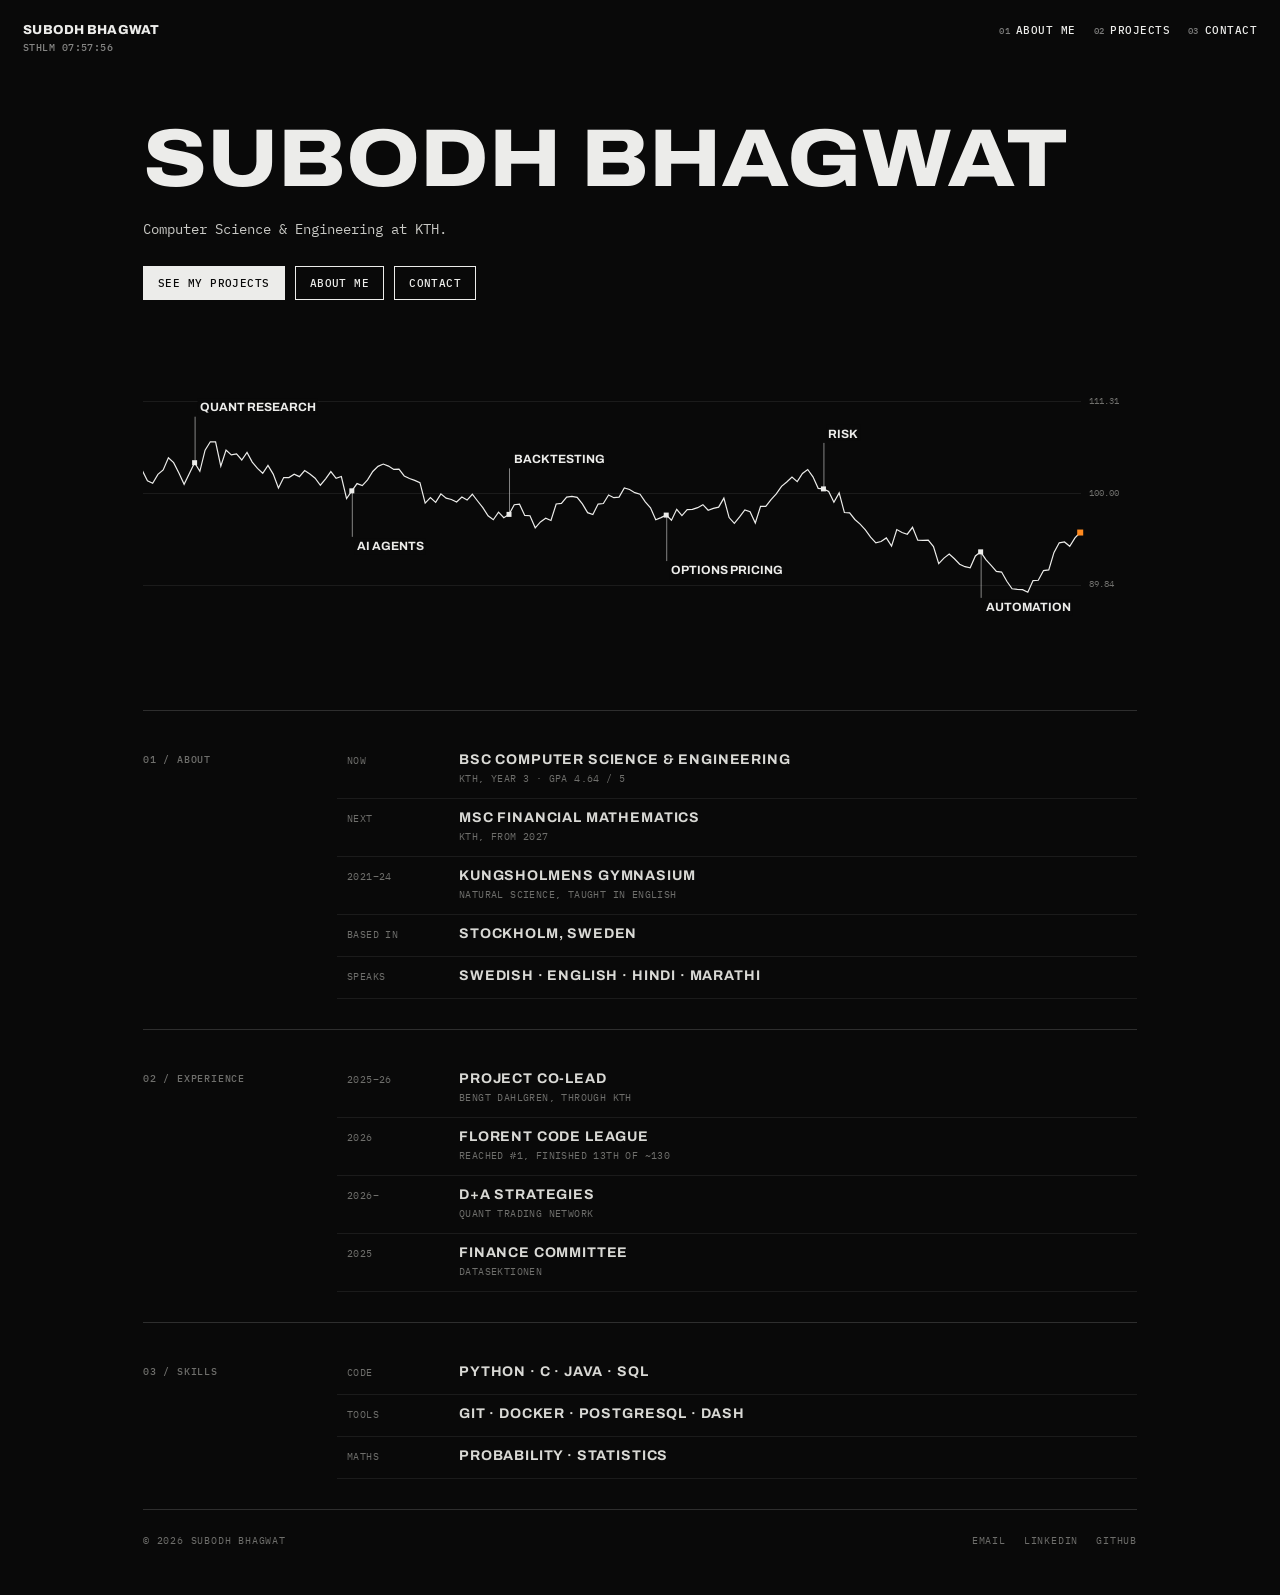
==== index.html @ b892be45 "About: add gymnasium and location, trim maths" ====
<!DOCTYPE html>
<html lang="en">
<head>
<meta charset="utf-8" />
<script>try{if(sessionStorage.getItem("wipe")==="1")document.documentElement.classList.add("wipe-pending")}catch(e){}</script>
<meta name="viewport" content="width=device-width, initial-scale=1" />
<title>Subodh Bhagwat · KTH, Stockholm</title>
<meta name="description" content="Subodh Bhagwat studies Computer Science and Engineering at KTH in Stockholm, heading into Financial Mathematics. Trading tools, Monte Carlo simulations and AI agents." />
<link rel="canonical" href="https://subodhb.com/" />
<link rel="icon" href="favicon.svg" type="image/svg+xml" />
<meta name="theme-color" content="#090909" />
<meta property="og:type" content="website" />
<meta property="og:site_name" content="Subodh Bhagwat" />
<meta property="og:title" content="Subodh Bhagwat · KTH, Stockholm" />
<meta property="og:description" content="Subodh Bhagwat studies Computer Science and Engineering at KTH in Stockholm, heading into Financial Mathematics. Trading tools, Monte Carlo simulations and AI agents." />
<meta property="og:url" content="https://subodhb.com/" />
<meta property="og:image" content="https://subodhb.com/assets/og.png" />
<meta property="og:image:width" content="1200" />
<meta property="og:image:height" content="630" />
<meta name="twitter:card" content="summary_large_image" />
<script type="application/ld+json">{"@context": "https://schema.org", "@type": "Person", "name": "Subodh Bhagwat", "url": "https://subodhb.com/", "image": "https://subodhb.com/assets/og.png", "jobTitle": "Computer Science and Engineering student", "affiliation": {"@type": "CollegeOrUniversity", "name": "KTH Royal Institute of Technology"}, "alumniOf": {"@type": "CollegeOrUniversity", "name": "KTH Royal Institute of Technology"}, "address": {"@type": "PostalAddress", "addressLocality": "Stockholm", "addressCountry": "SE"}, "knowsAbout": ["Quantitative finance", "Monte Carlo simulation", "Algorithmic trading", "AI agents", "Python"], "sameAs": ["https://www.linkedin.com/in/subodh-bhagwat/", "https://github.com/subodhbgwt"]}</script>
<link rel="preconnect" href="https://fonts.googleapis.com" />
<link rel="preconnect" href="https://fonts.gstatic.com" crossorigin />
<link href="https://fonts.googleapis.com/css2?family=Archivo:wdth,wght@62..125,300..900&family=IBM+Plex+Mono:wght@400;500;600&display=swap" rel="stylesheet" />
<link rel="stylesheet" href="common.css?v=54" />
<link rel="stylesheet" href="style.css?v=54" />
</head>
<body class="dark scroll">

<main class="home">
  <section class="hero">
    <h1 class="display">Subodh Bhagwat</h1>
    <p class="hero__lead">Computer Science &amp; Engineering at KTH.</p>
    <p class="hero__links caps"><a href="work.html">See my projects</a><a href="#about">About me</a><a href="contact.html">Contact</a></p>
    <canvas id="home-canvas" aria-hidden="true"></canvas>
  </section>

  <section class="block" id="about">
    <h2 class="tiny">01 / About</h2>
    <ul class="rows">
      <li><div><i>Now</i><b>BSc Computer Science &amp; Engineering</b><span>KTH, year 3 · GPA 4.64 / 5</span></div></li>
      <li><div><i>Next</i><b>MSc Financial Mathematics</b><span>KTH, from 2027</span></div></li>
      <li><div><i>2021–24</i><b>Kungsholmens gymnasium</b><span>Natural science, taught in English</span></div></li>
      <li><div><i>Based in</i><b>Stockholm, Sweden</b><span></span></div></li>
      <li><div><i>Speaks</i><b>Swedish · English · Hindi · Marathi</b><span></span></div></li>
    </ul>
  </section>

  <section class="block" id="experience">
    <h2 class="tiny">02 / Experience</h2>
    <ul class="rows">
      <li><div><i>2025–26</i><b>Project co-lead</b><span>Bengt Dahlgren, through KTH</span></div></li>
      <li><div><i>2026</i><b>Florent Code League</b><span>Reached #1, finished 13th of ~130</span></div></li>
      <li><div><i>2026–</i><b>D+A Strategies</b><span>Quant trading network</span></div></li>
      <li><div><i>2025</i><b>Finance committee</b><span>Datasektionen</span></div></li>
    </ul>
  </section>

  <section class="block" id="skills">
    <h2 class="tiny">03 / Skills</h2>
    <ul class="rows">
      <li><div><i>Code</i><b>Python · C · Java · SQL</b><span></span></div></li>
      <li><div><i>Tools</i><b>Git · Docker · PostgreSQL · Dash</b><span></span></div></li>
      <li><div><i>Maths</i><b>Probability · Statistics</b><span></span></div></li>
    </ul>
  </section>

  <footer class="foot tiny">
    <span>© 2026 Subodh Bhagwat</span>
    <span><a href="mailto:subodh.bhagwat@icloud.com">Email</a><a href="https://www.linkedin.com/in/subodh-bhagwat/" target="_blank" rel="noopener">LinkedIn</a><a href="https://github.com/subodhbgwt" target="_blank" rel="noopener">GitHub</a></span>
  </footer>
</main>

<script src="common.js?v=54"></script>
<script src="home.js?v=54"></script>
</body>
</html>
---- common.css ----
:root {
  --paper: #e6e6e3;
  --ink: #0b0b0b;
  --dim: #8a8a86;
  --black: #090909;
  --white: #ececea;
  --white-dim: #6f6f6c;
  --pad: clamp(14px, 1.8vw, 24px);
  --font: "Archivo", "Helvetica Neue", Arial, sans-serif;
  --mono: "IBM Plex Mono", ui-monospace, Menlo, Consolas, monospace;
  --accent: #ff8a1f;
}

* { box-sizing: border-box; }
html, body { margin: 0; height: 100%; }
body {
  font-family: var(--mono);
  -webkit-font-smoothing: antialiased;
  background: var(--paper);
  color: var(--ink);
  overflow: hidden;
}
body.dark { background: var(--black); color: var(--white); }
body.scroll { overflow-y: auto; overflow-x: hidden; }
/* anchor links glide instead of jumping */
html:has(body.scroll) { scroll-behavior: smooth; }
@media (prefers-reduced-motion: reduce) { html:has(body.scroll) { scroll-behavior: auto; } }
a, button { color: inherit; font: inherit; }
button { cursor: pointer; }
button { background: none; border: 0; padding: 0; }
a { text-decoration: none; }
:focus-visible { outline: 1px solid currentColor; outline-offset: 4px; }
.sr-only { position: absolute; width: 1px; height: 1px; overflow: hidden; clip: rect(0 0 0 0); white-space: nowrap; }

/* the site uses two styles only: Archivo bold caps for names and titles,
   IBM Plex Mono for everything else */
.display { font-family: var(--font); font-weight: 800; font-stretch: 112%; text-transform: uppercase; letter-spacing: 0; line-height: .95; }
.title { font-family: var(--font); font-weight: 700; text-transform: uppercase; letter-spacing: .06em; }

/* small labels */
.caps {
  font-family: var(--mono);
  font-size: 11px;
  font-weight: 500;
  letter-spacing: 0.04em;
  text-transform: uppercase;
}
.tiny {
  font-family: var(--mono);
  font-size: 10px;
  letter-spacing: 0.08em;
  text-transform: uppercase;
}

/* --- nav --- */
.nav {
  position: fixed;
  inset: 0 0 auto 0;
  z-index: 50;
  display: flex;
  justify-content: space-between;
  align-items: flex-start;
  padding: var(--pad);
  pointer-events: none;
  font-family: var(--mono); font-size: 11px; font-weight: 500; letter-spacing: .04em; text-transform: uppercase;
}
.nav > * { pointer-events: auto; }
.nav__home { display: flex; flex-direction: column; gap: 4px; }
.nav__home b { font-family: var(--font); font-weight: 800; font-size: 13px; letter-spacing: .02em; }
.nav__clock { font-size: 10px; opacity: .55; font-variant-numeric: tabular-nums; }
.nav__links { display: flex; gap: 18px; align-items: baseline; }
.nav__links a { position: relative; display: flex; gap: 6px; align-items: baseline; }
.nav__links i { font-style: normal; font-size: 9px; opacity: .5; }
.nav__links a:hover i, .nav__links a[aria-current="page"] i { opacity: 1; color: var(--accent); }
.nav__links a[aria-current="page"]::before {
  content: ""; position: absolute; left: -10px; top: 50%; width: 5px; height: 5px; margin-top: -3px; background: var(--accent);
}

/* --- status bar: one line along the bottom with the page's key hints --- */
.status {
  position: absolute; left: var(--pad); right: var(--pad); bottom: var(--pad); z-index: 3;
  display: flex; justify-content: space-between; align-items: center; gap: 16px;
  margin: 0; padding-top: 9px;
  border-top: 1px solid color-mix(in srgb, currentColor 18%, transparent);
}
.status > span:first-child { opacity: .6; }
.status__keys { display: flex; flex-wrap: wrap; justify-content: flex-end; gap: 6px 18px; }
.status button { text-transform: inherit; letter-spacing: inherit; }
.status__keys > * { display: inline-flex; align-items: center; gap: 6px; opacity: .75; transition: opacity .2s, color .2s; }
.status__keys a:hover, .status__keys button:hover { opacity: 1; color: var(--accent); }
kbd {
  font: inherit; font-size: 9px; line-height: 1; padding: 3px 5px 2px;
  border: 1px solid color-mix(in srgb, currentColor 45%, transparent); border-radius: 2px;
}

/* --- page transition: bars rise in a bell shape, middle first --- */
html.wipe-pending, html.wipe-pending body { background: var(--black); }
html.wipe-pending body > * { visibility: hidden; }
.wipe { position: fixed; inset: 0; z-index: 40; display: flex; pointer-events: none; overflow: hidden; }
.wipe i {
  flex: 1; height: 100%; margin-right: -1px;
  background: var(--black); border-top: 2px solid var(--accent);
  transform: translateY(101%);
}
body.wipe-in .wipe i { transform: translateY(0); transition: transform .26s cubic-bezier(.7,0,.3,1) var(--d); }
body.wipe-shut .wipe i { transform: translateY(0); }
body.wipe-out .wipe i { transform: translateY(-101%); transition: transform .34s cubic-bezier(.6,0,.2,1) var(--d); }

@media (prefers-reduced-motion: reduce) {
  .wipe { display: none; }
}
---- style.css ----
/* home: a dark intro with the chart, then the rest laid out like the
   projects table */
body.scroll .nav { background: inherit; }

.home { max-width: 1040px; margin: 0 auto; padding: 120px var(--pad) 48px; }

.hero { margin-bottom: 64px; }
.hero h1 { margin: 0 0 20px; font-size: clamp(36px, 6.4vw, 84px); }
.hero__lead { margin: 0 0 26px; max-width: 46ch; font-size: 14px; line-height: 1.6; color: #c9c9c5; }
.hero__links { display: flex; flex-wrap: wrap; gap: 10px; margin: 0 0 40px; }
.hero__links a { padding: 9px 14px; border: 1px solid var(--white); transition: background-color .2s, color .2s; }
.hero__links a:first-child, .hero__links a:hover { background: var(--white); color: var(--black); }
#home-canvas { display: block; width: 100%; height: clamp(220px, 34vh, 340px); cursor: crosshair; }

/* each section: a label on the left, a table on the right */
.block { display: grid; grid-template-columns: 170px 1fr; gap: 24px; padding: 30px 0; border-top: 1px solid rgba(236,236,234,.16); scroll-margin-top: 90px; }
.block > h2 { margin: 12px 0 0; color: var(--white-dim); font-weight: 500; }
.more { margin: 16px 0 0; }
.more a { border-bottom: 1px solid currentColor; padding-bottom: 2px; }
.more a:hover { color: var(--accent); }

/* rows, styled like the projects table */
.rows { list-style: none; margin: 0; padding: 0; }
.rows li { border-bottom: 1px solid rgba(236,236,234,.08); }
.rows a, .rows div { position: relative; display: grid; grid-template-columns: 96px 1fr; gap: 4px 16px; align-items: baseline; padding: 11px 10px; transition: background-color .2s ease; }
.rows i { grid-row: span 2; font-family: var(--mono); font-style: normal; font-size: 10px; letter-spacing: .04em; text-transform: uppercase; color: var(--white-dim); white-space: nowrap; font-variant-numeric: tabular-nums; }
.rows b { font-family: var(--font); font-size: 14px; font-weight: 700; letter-spacing: .06em; text-transform: uppercase; color: #d9d9d5; }
.rows span { grid-column: 2; font-family: var(--mono); font-size: 10px; letter-spacing: .04em; text-transform: uppercase; color: var(--white-dim); line-height: 1.6; }
.rows span:empty { display: none; }
.rows a:hover, .rows div:hover { background: rgba(236,236,234,.045); }
.rows a:hover::before, .rows div:hover::before { content: ""; position: absolute; left: 0; top: 0; bottom: 0; width: 2px; background: var(--accent); }
.rows a:hover b, .rows div:hover b { color: var(--white); }
.rows a:hover i, .rows div:hover i { color: var(--accent); }
.rows a b::after { content: " →"; }

.foot { display: flex; flex-wrap: wrap; justify-content: space-between; gap: 12px; padding-top: 24px; border-top: 1px solid rgba(236,236,234,.16); color: var(--white-dim); }
.foot a:hover { color: var(--white); }
.foot span { display: flex; gap: 18px; }

@media (max-width: 700px) {
  .home { padding-top: 100px; }
  .block { grid-template-columns: 1fr; gap: 12px; }
  .rows a, .rows div { grid-template-columns: 72px 1fr; }
}
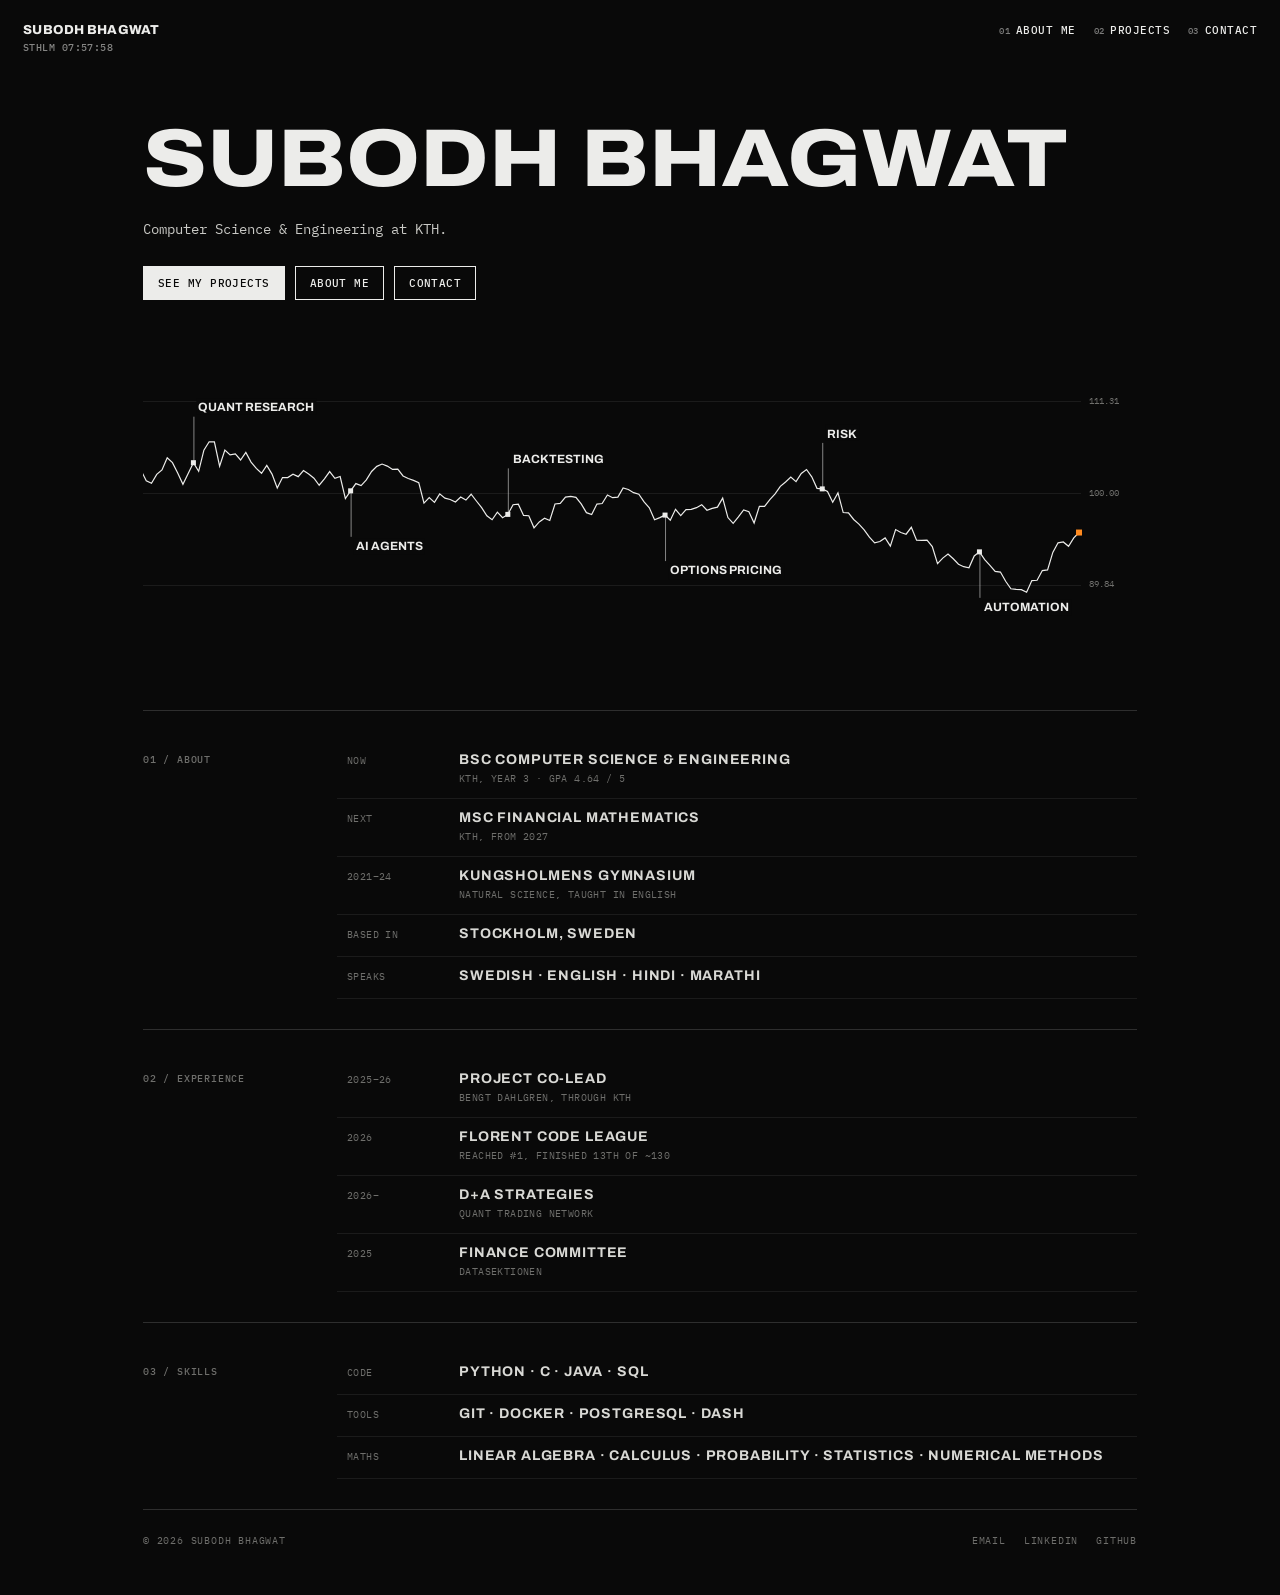
==== commit 0d6a44e8: "Skills: full list of maths courses" ====
--- a/index.html
+++ b/index.html
@@ -22,8 +22,8 @@
 <link rel="preconnect" href="https://fonts.googleapis.com" />
 <link rel="preconnect" href="https://fonts.gstatic.com" crossorigin />
 <link href="https://fonts.googleapis.com/css2?family=Archivo:wdth,wght@62..125,300..900&family=IBM+Plex+Mono:wght@400;500;600&display=swap" rel="stylesheet" />
-<link rel="stylesheet" href="common.css?v=54" />
-<link rel="stylesheet" href="style.css?v=54" />
+<link rel="stylesheet" href="common.css?v=55" />
+<link rel="stylesheet" href="style.css?v=55" />
 </head>
 <body class="dark scroll">
 
@@ -61,7 +61,7 @@
     <ul class="rows">
       <li><div><i>Code</i><b>Python · C · Java · SQL</b><span></span></div></li>
       <li><div><i>Tools</i><b>Git · Docker · PostgreSQL · Dash</b><span></span></div></li>
-      <li><div><i>Maths</i><b>Probability · Statistics</b><span></span></div></li>
+      <li><div><i>Maths</i><b>Linear algebra · Calculus · Probability · Statistics · Numerical methods</b><span></span></div></li>
     </ul>
   </section>
 
@@ -71,7 +71,7 @@
   </footer>
 </main>
 
-<script src="common.js?v=54"></script>
-<script src="home.js?v=54"></script>
+<script src="common.js?v=55"></script>
+<script src="home.js?v=55"></script>
 </body>
 </html>
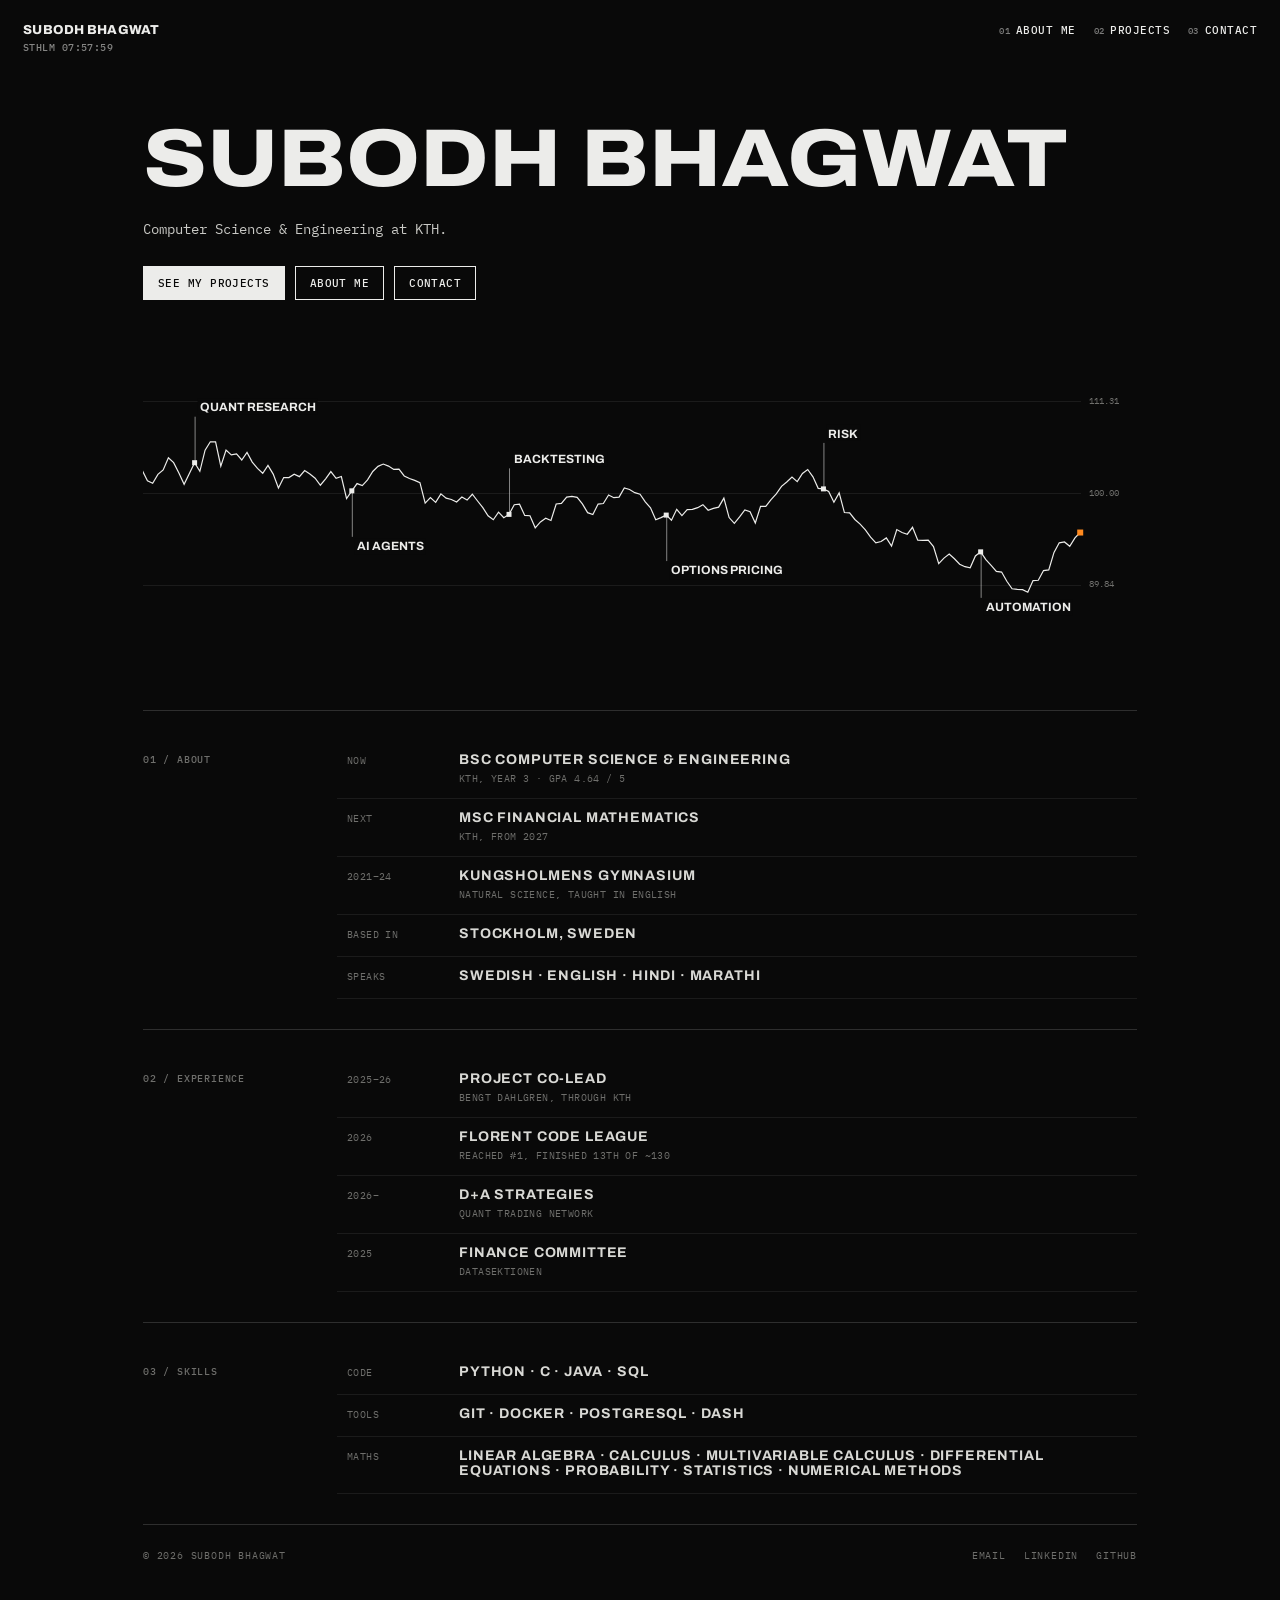
==== commit 3594fdbd: "Skills: add multivariable calculus and differential equations" ====
--- a/index.html
+++ b/index.html
@@ -22,8 +22,8 @@
 <link rel="preconnect" href="https://fonts.googleapis.com" />
 <link rel="preconnect" href="https://fonts.gstatic.com" crossorigin />
 <link href="https://fonts.googleapis.com/css2?family=Archivo:wdth,wght@62..125,300..900&family=IBM+Plex+Mono:wght@400;500;600&display=swap" rel="stylesheet" />
-<link rel="stylesheet" href="common.css?v=55" />
-<link rel="stylesheet" href="style.css?v=55" />
+<link rel="stylesheet" href="common.css?v=56" />
+<link rel="stylesheet" href="style.css?v=56" />
 </head>
 <body class="dark scroll">
 
@@ -61,7 +61,7 @@
     <ul class="rows">
       <li><div><i>Code</i><b>Python · C · Java · SQL</b><span></span></div></li>
       <li><div><i>Tools</i><b>Git · Docker · PostgreSQL · Dash</b><span></span></div></li>
-      <li><div><i>Maths</i><b>Linear algebra · Calculus · Probability · Statistics · Numerical methods</b><span></span></div></li>
+      <li><div><i>Maths</i><b>Linear algebra · Calculus · Multivariable calculus · Differential equations · Probability · Statistics · Numerical methods</b><span></span></div></li>
     </ul>
   </section>
 
@@ -71,7 +71,7 @@
   </footer>
 </main>
 
-<script src="common.js?v=55"></script>
-<script src="home.js?v=55"></script>
+<script src="common.js?v=56"></script>
+<script src="home.js?v=56"></script>
 </body>
 </html>
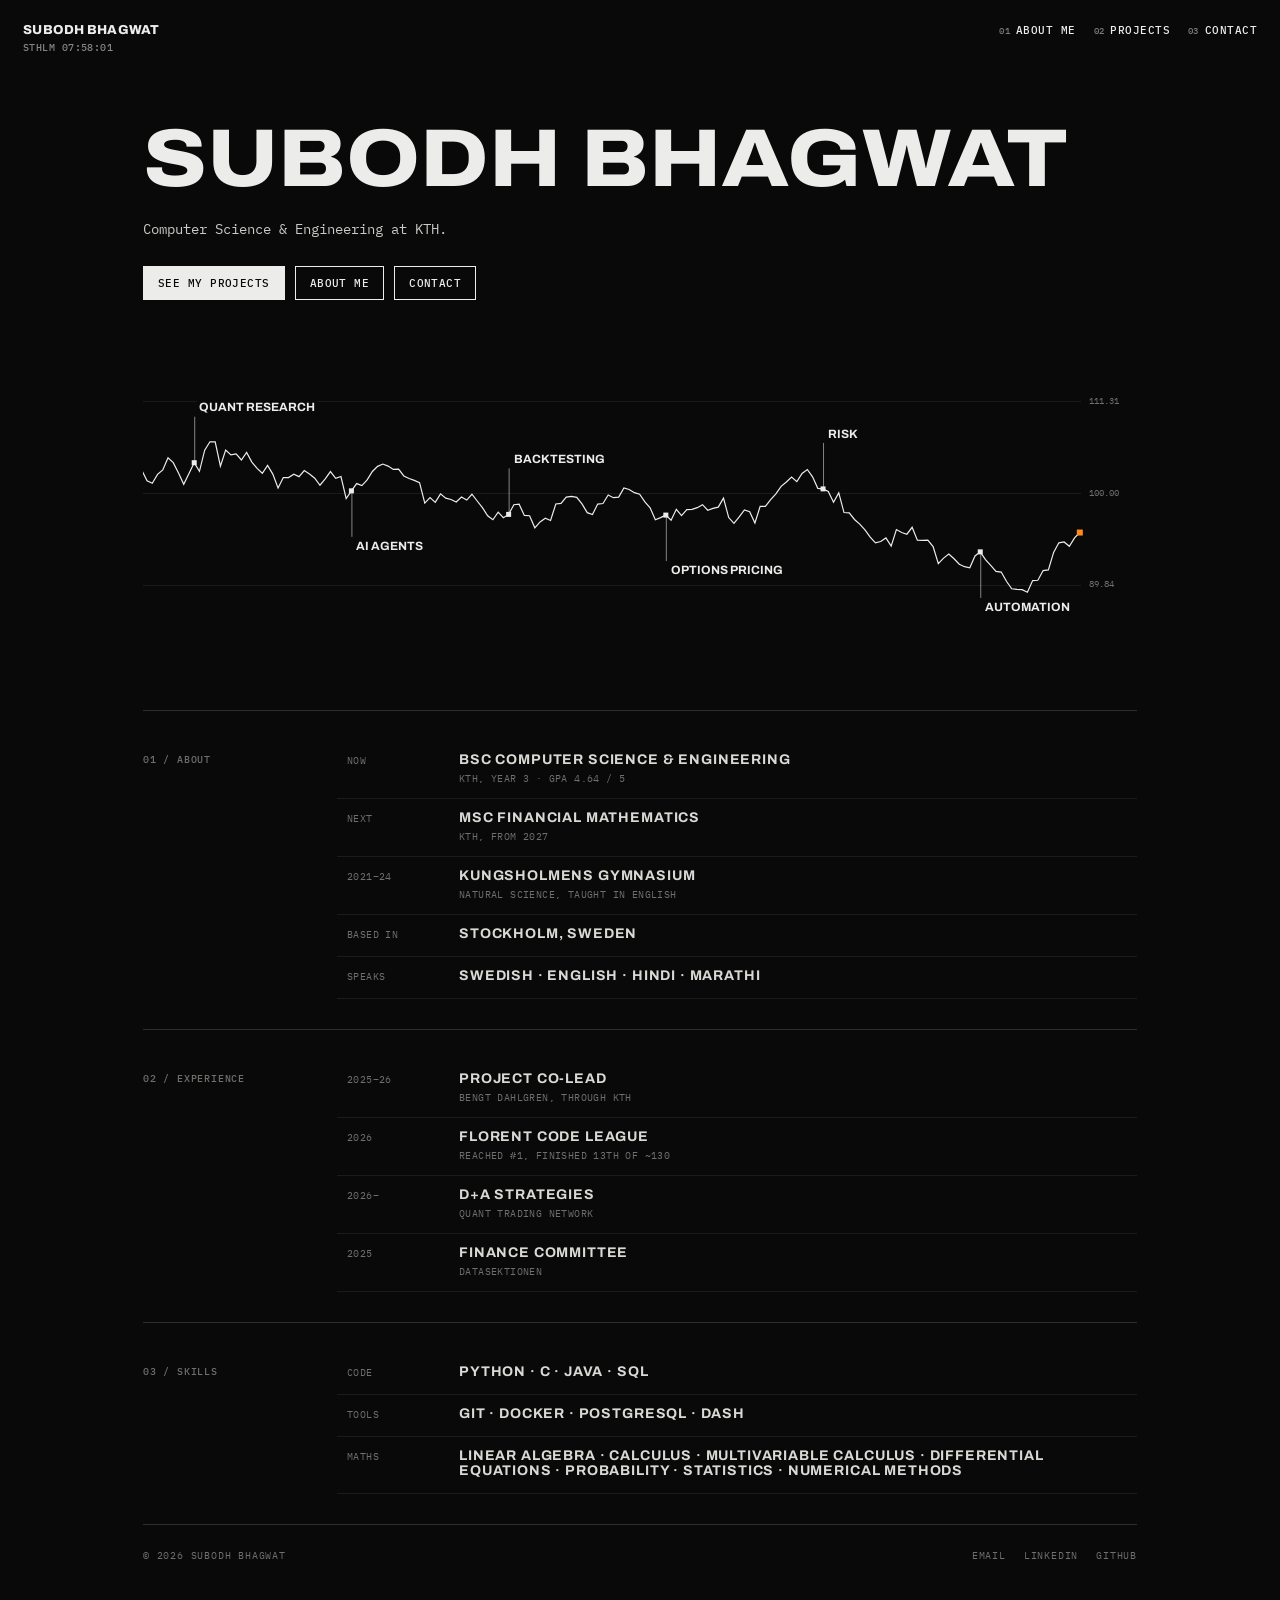
==== commit 88fcf420: "Phone layout: one-line nav, readable projects table, contact animation under the details" ====
--- a/index.html
+++ b/index.html
@@ -22,8 +22,8 @@
 <link rel="preconnect" href="https://fonts.googleapis.com" />
 <link rel="preconnect" href="https://fonts.gstatic.com" crossorigin />
 <link href="https://fonts.googleapis.com/css2?family=Archivo:wdth,wght@62..125,300..900&family=IBM+Plex+Mono:wght@400;500;600&display=swap" rel="stylesheet" />
-<link rel="stylesheet" href="common.css?v=56" />
-<link rel="stylesheet" href="style.css?v=56" />
+<link rel="stylesheet" href="common.css?v=59" />
+<link rel="stylesheet" href="style.css?v=59" />
 </head>
 <body class="dark scroll">
 
@@ -71,7 +71,7 @@
   </footer>
 </main>
 
-<script src="common.js?v=56"></script>
-<script src="home.js?v=56"></script>
+<script src="common.js?v=59"></script>
+<script src="home.js?v=59"></script>
 </body>
 </html>
--- a/common.css
+++ b/common.css
@@ -76,6 +76,17 @@
   content: ""; position: absolute; left: -10px; top: 50%; width: 5px; height: 5px; margin-top: -3px; background: var(--accent);
 }
 
+/* phones: one line of nav with bigger tap areas, no numbers */
+@media (max-width: 560px) {
+  .nav { align-items: center; }
+  .nav__home b { white-space: nowrap; font-size: 12px; }
+  .nav__clock { display: none; }
+  .nav__links { gap: 4px; }
+  .nav__links a { padding: 8px 6px; white-space: nowrap; }
+  .nav__links i { display: none; }
+  .nav__links a[aria-current="page"]::before { left: 0; }
+}
+
 /* --- status bar: one line along the bottom with the page's key hints --- */
 .status {
   position: absolute; left: var(--pad); right: var(--pad); bottom: var(--pad); z-index: 3;
@@ -92,6 +103,8 @@
   font: inherit; font-size: 9px; line-height: 1; padding: 3px 5px 2px;
   border: 1px solid color-mix(in srgb, currentColor 45%, transparent); border-radius: 2px;
 }
+/* touch screens have no keyboard to press */
+@media (hover: none), (max-width: 560px) { .status__keys { display: none; } }
 
 /* --- page transition: bars rise in a bell shape, middle first --- */
 html.wipe-pending, html.wipe-pending body { background: var(--black); }
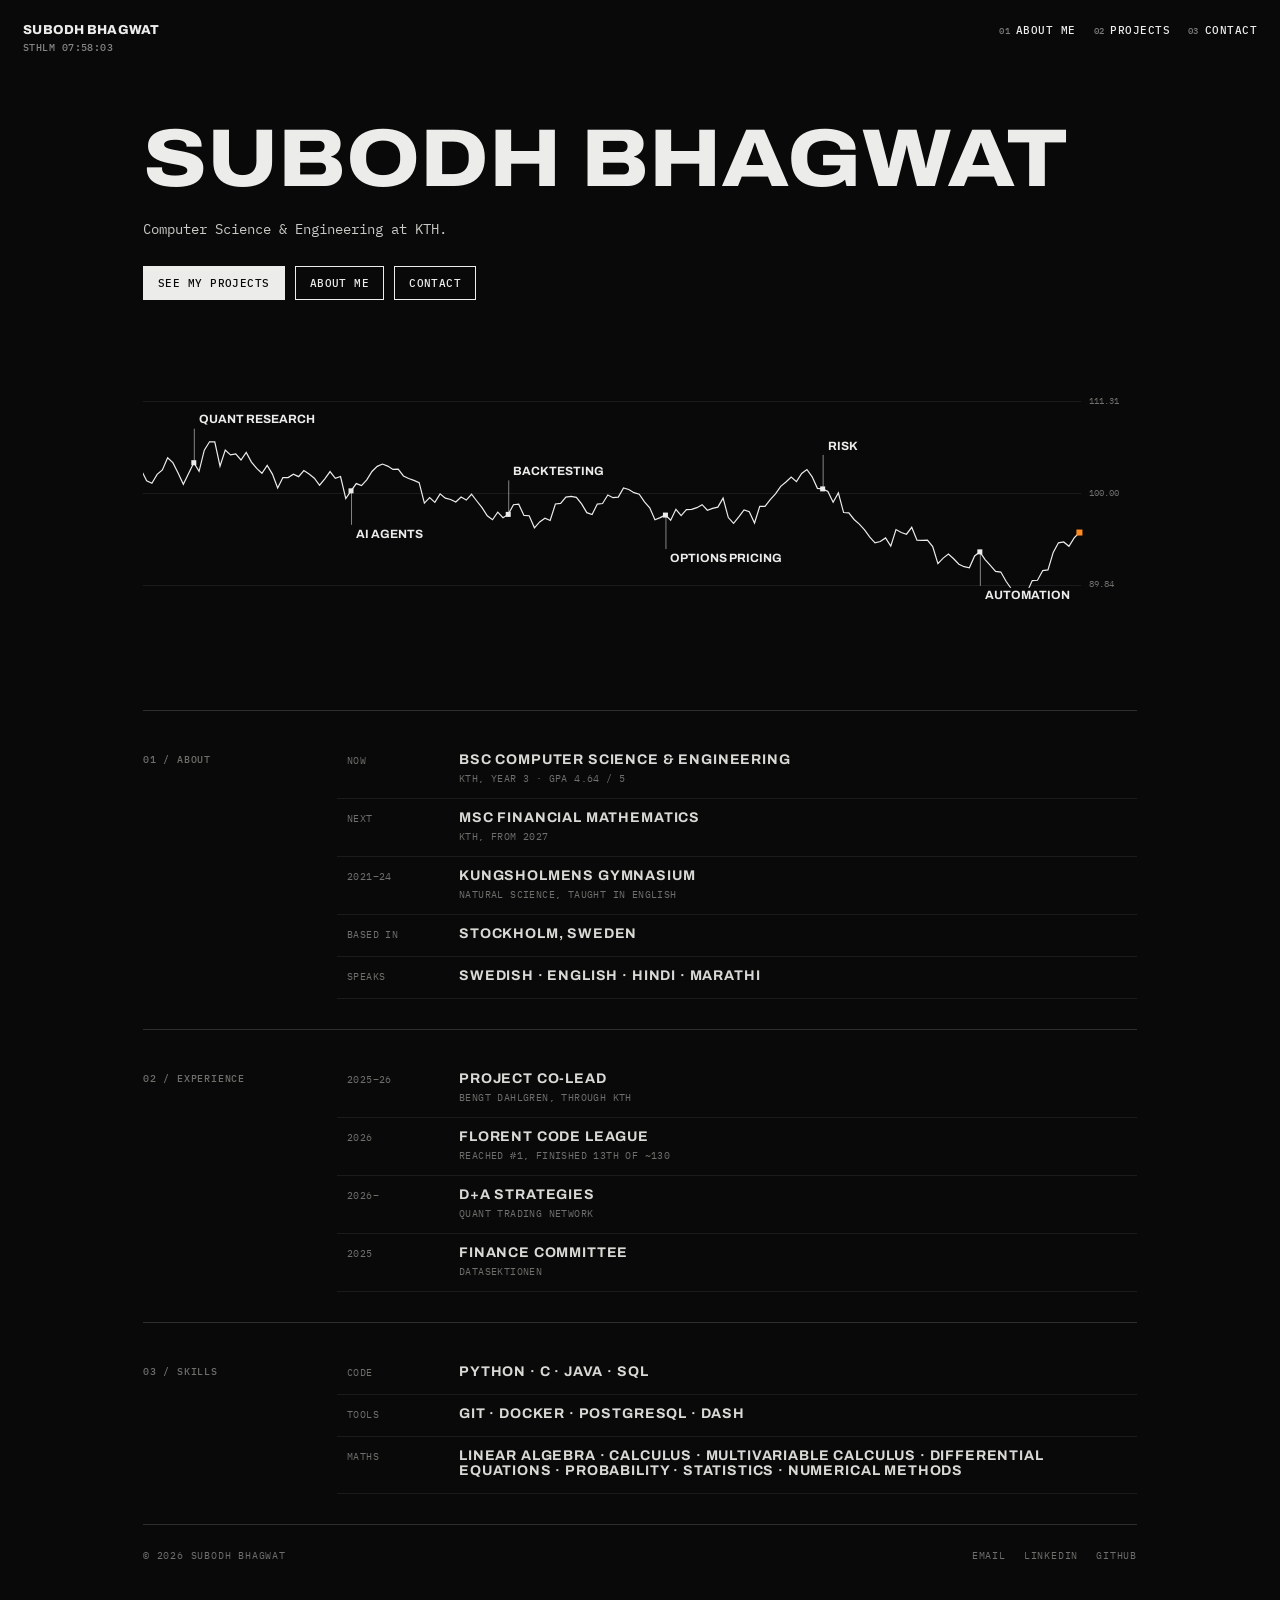
==== commit 8cc07280: "Chart labels never overlap, smaller on phones" ====
--- a/index.html
+++ b/index.html
@@ -22,8 +22,8 @@
 <link rel="preconnect" href="https://fonts.googleapis.com" />
 <link rel="preconnect" href="https://fonts.gstatic.com" crossorigin />
 <link href="https://fonts.googleapis.com/css2?family=Archivo:wdth,wght@62..125,300..900&family=IBM+Plex+Mono:wght@400;500;600&display=swap" rel="stylesheet" />
-<link rel="stylesheet" href="common.css?v=59" />
-<link rel="stylesheet" href="style.css?v=59" />
+<link rel="stylesheet" href="common.css?v=60" />
+<link rel="stylesheet" href="style.css?v=60" />
 </head>
 <body class="dark scroll">
 
@@ -71,7 +71,7 @@
   </footer>
 </main>
 
-<script src="common.js?v=59"></script>
-<script src="home.js?v=59"></script>
+<script src="common.js?v=60"></script>
+<script src="home.js?v=60"></script>
 </body>
 </html>
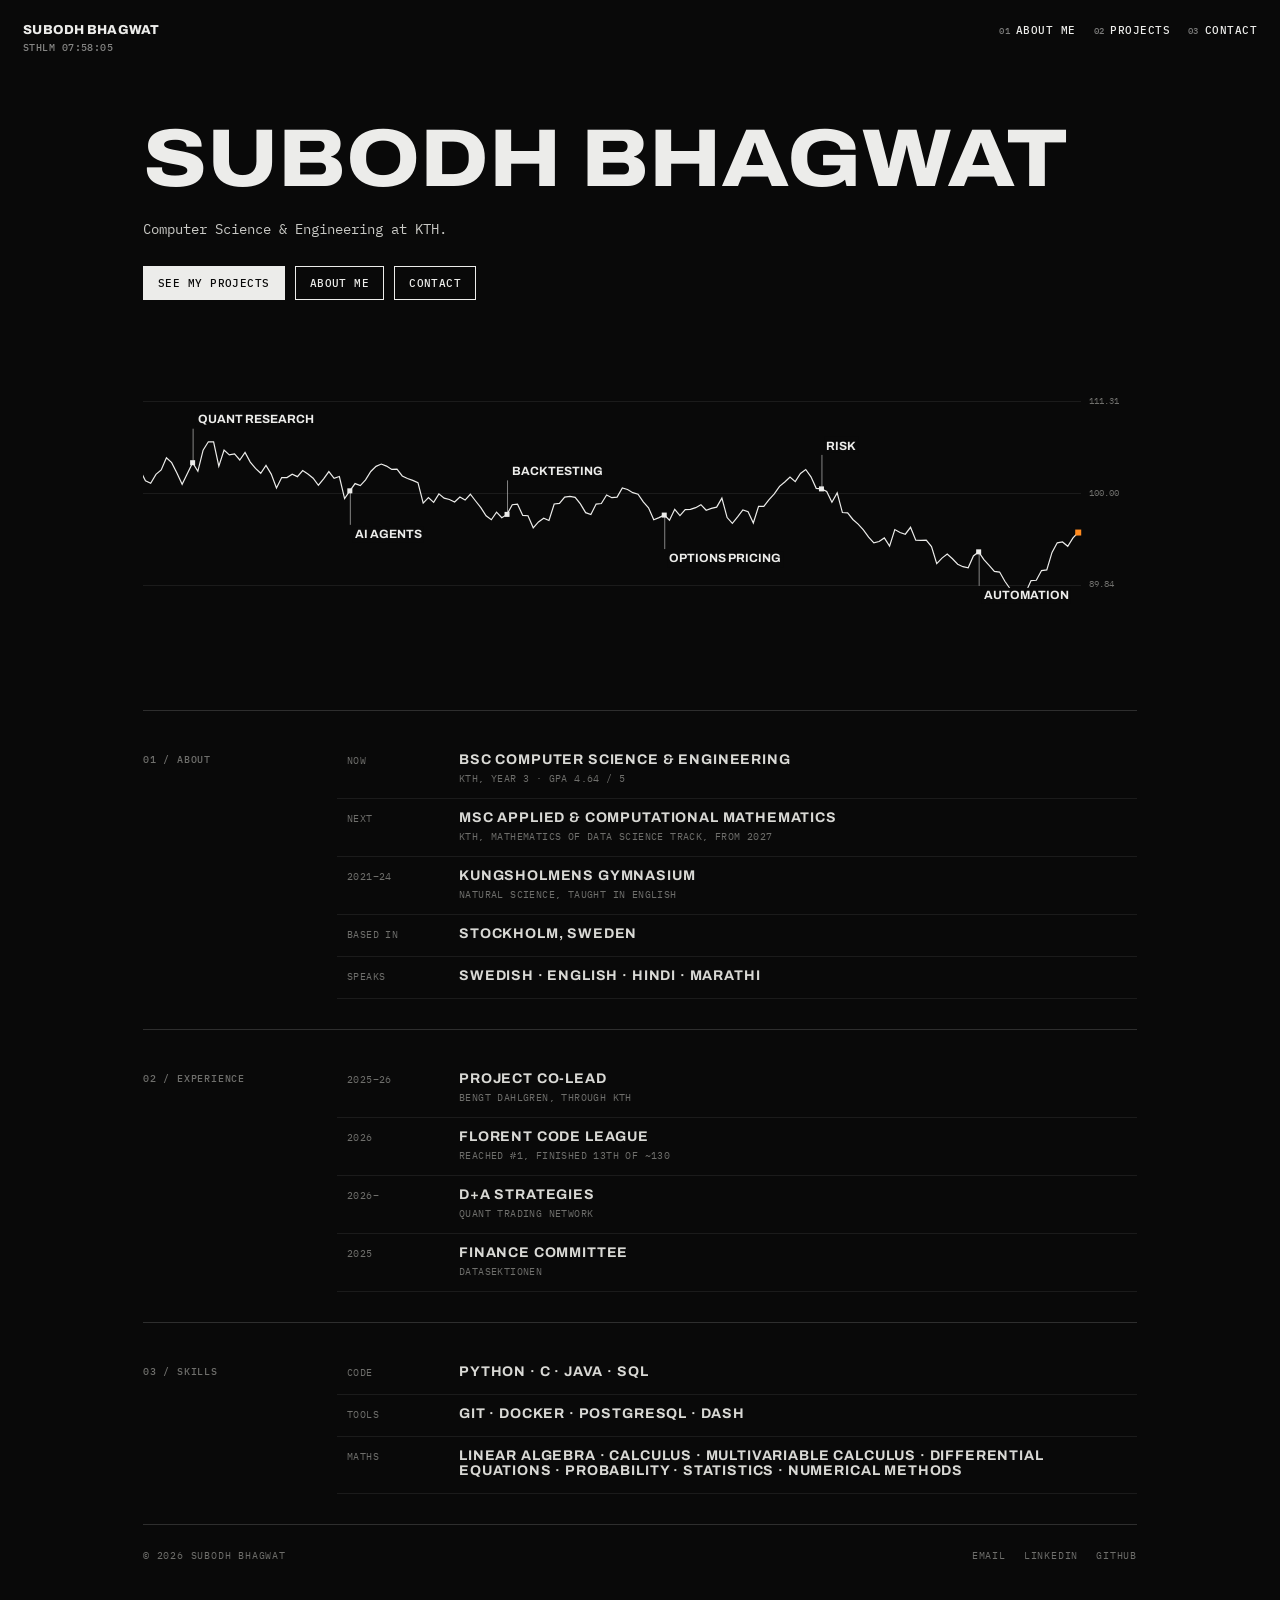
==== commit e1ff447a: "Master's: Applied & Computational Mathematics, Data Science track" ====
--- a/index.html
+++ b/index.html
@@ -5,14 +5,14 @@
 <script>try{if(sessionStorage.getItem("wipe")==="1")document.documentElement.classList.add("wipe-pending")}catch(e){}</script>
 <meta name="viewport" content="width=device-width, initial-scale=1" />
 <title>Subodh Bhagwat · KTH, Stockholm</title>
-<meta name="description" content="Subodh Bhagwat studies Computer Science and Engineering at KTH in Stockholm, heading into Financial Mathematics. Trading tools, Monte Carlo simulations and AI agents." />
+<meta name="description" content="Subodh Bhagwat studies Computer Science and Engineering at KTH in Stockholm, heading into a master's in Applied and Computational Mathematics. Trading tools, Monte Carlo simulations and AI agents." />
 <link rel="canonical" href="https://subodhb.com/" />
 <link rel="icon" href="favicon.svg" type="image/svg+xml" />
 <meta name="theme-color" content="#090909" />
 <meta property="og:type" content="website" />
 <meta property="og:site_name" content="Subodh Bhagwat" />
 <meta property="og:title" content="Subodh Bhagwat · KTH, Stockholm" />
-<meta property="og:description" content="Subodh Bhagwat studies Computer Science and Engineering at KTH in Stockholm, heading into Financial Mathematics. Trading tools, Monte Carlo simulations and AI agents." />
+<meta property="og:description" content="Subodh Bhagwat studies Computer Science and Engineering at KTH in Stockholm, heading into a master's in Applied and Computational Mathematics. Trading tools, Monte Carlo simulations and AI agents." />
 <meta property="og:url" content="https://subodhb.com/" />
 <meta property="og:image" content="https://subodhb.com/assets/og.png" />
 <meta property="og:image:width" content="1200" />
@@ -39,7 +39,7 @@
     <h2 class="tiny">01 / About</h2>
     <ul class="rows">
       <li><div><i>Now</i><b>BSc Computer Science &amp; Engineering</b><span>KTH, year 3 · GPA 4.64 / 5</span></div></li>
-      <li><div><i>Next</i><b>MSc Financial Mathematics</b><span>KTH, from 2027</span></div></li>
+      <li><div><i>Next</i><b>MSc Applied &amp; Computational Mathematics</b><span>KTH, Mathematics of Data Science track, from 2027</span></div></li>
       <li><div><i>2021–24</i><b>Kungsholmens gymnasium</b><span>Natural science, taught in English</span></div></li>
       <li><div><i>Based in</i><b>Stockholm, Sweden</b><span></span></div></li>
       <li><div><i>Speaks</i><b>Swedish · English · Hindi · Marathi</b><span></span></div></li>
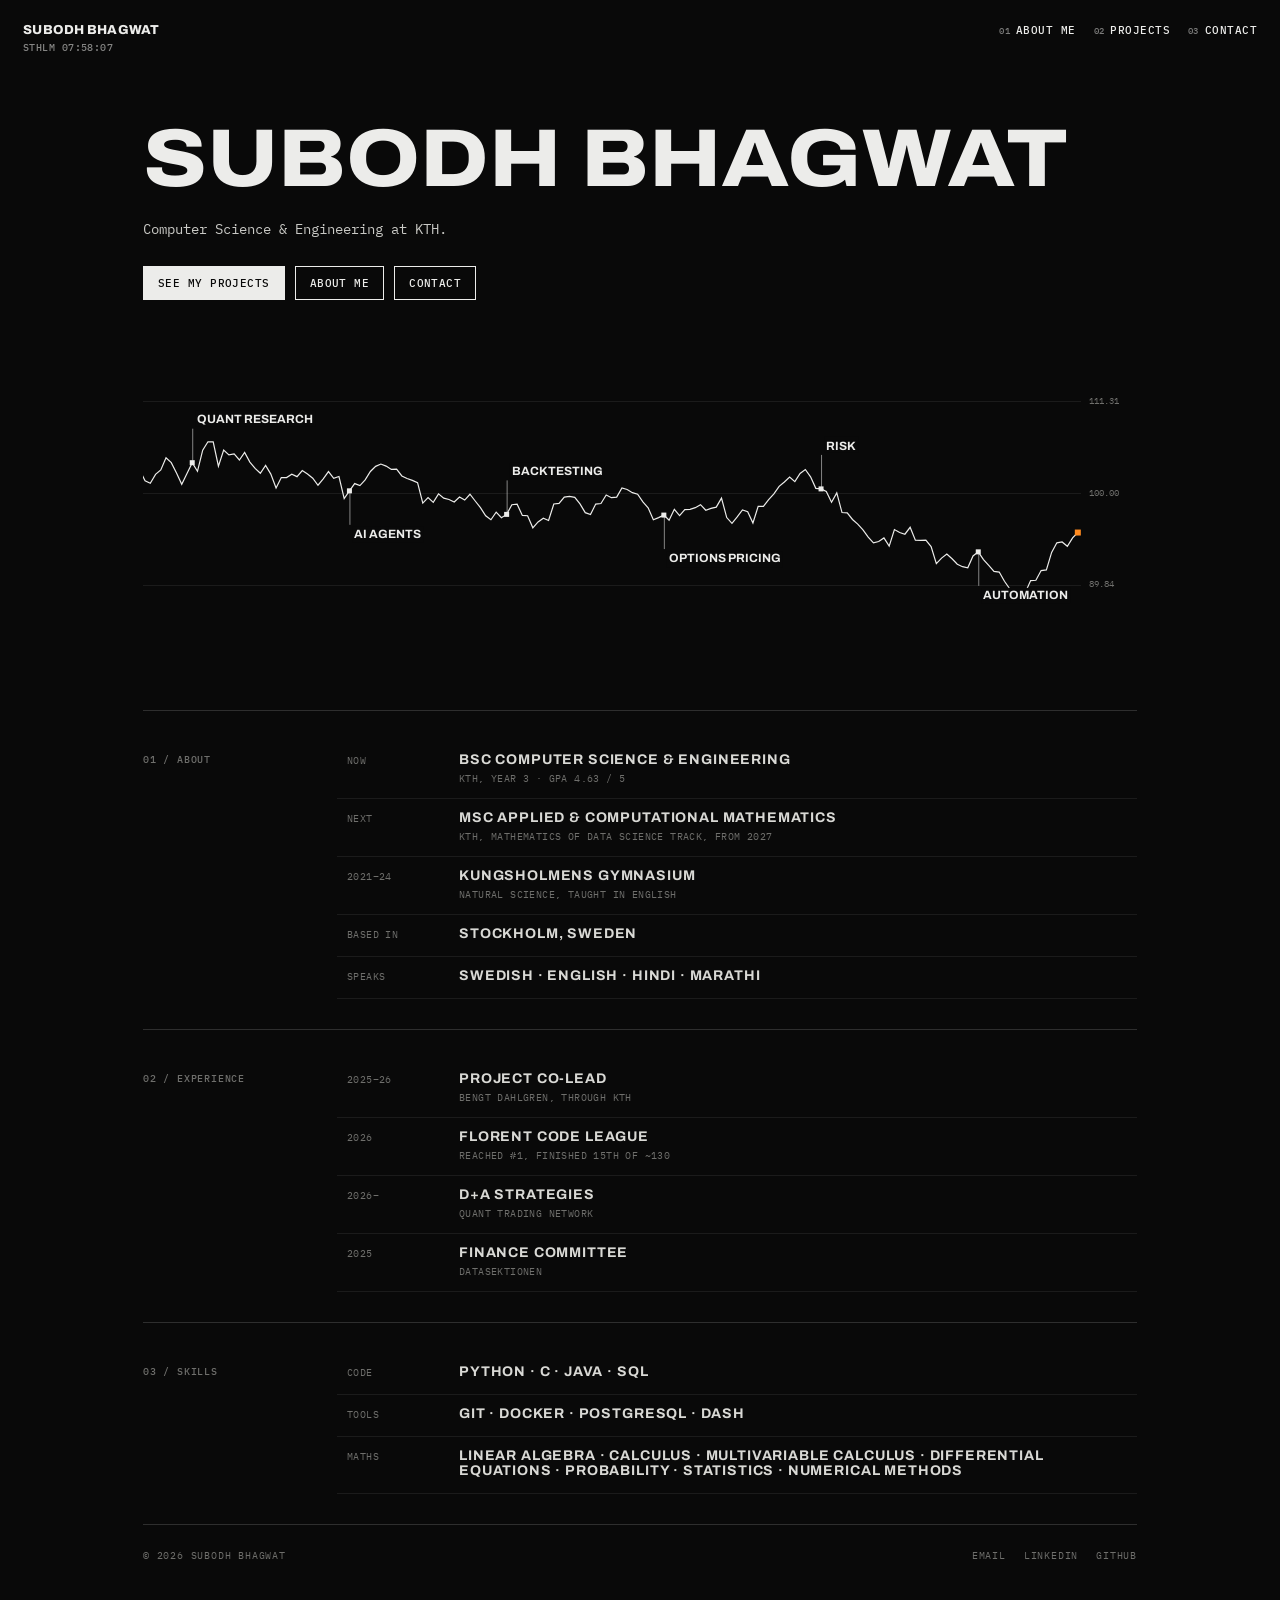
==== commit 2ffc00dc: "Florent placement 15th, GPA 4.63" ====
--- a/index.html
+++ b/index.html
@@ -22,8 +22,8 @@
 <link rel="preconnect" href="https://fonts.googleapis.com" />
 <link rel="preconnect" href="https://fonts.gstatic.com" crossorigin />
 <link href="https://fonts.googleapis.com/css2?family=Archivo:wdth,wght@62..125,300..900&family=IBM+Plex+Mono:wght@400;500;600&display=swap" rel="stylesheet" />
-<link rel="stylesheet" href="common.css?v=60" />
-<link rel="stylesheet" href="style.css?v=60" />
+<link rel="stylesheet" href="common.css?v=61" />
+<link rel="stylesheet" href="style.css?v=61" />
 </head>
 <body class="dark scroll">
 
@@ -38,7 +38,7 @@
   <section class="block" id="about">
     <h2 class="tiny">01 / About</h2>
     <ul class="rows">
-      <li><div><i>Now</i><b>BSc Computer Science &amp; Engineering</b><span>KTH, year 3 · GPA 4.64 / 5</span></div></li>
+      <li><div><i>Now</i><b>BSc Computer Science &amp; Engineering</b><span>KTH, year 3 · GPA 4.63 / 5</span></div></li>
       <li><div><i>Next</i><b>MSc Applied &amp; Computational Mathematics</b><span>KTH, Mathematics of Data Science track, from 2027</span></div></li>
       <li><div><i>2021–24</i><b>Kungsholmens gymnasium</b><span>Natural science, taught in English</span></div></li>
       <li><div><i>Based in</i><b>Stockholm, Sweden</b><span></span></div></li>
@@ -50,7 +50,7 @@
     <h2 class="tiny">02 / Experience</h2>
     <ul class="rows">
       <li><div><i>2025–26</i><b>Project co-lead</b><span>Bengt Dahlgren, through KTH</span></div></li>
-      <li><div><i>2026</i><b>Florent Code League</b><span>Reached #1, finished 13th of ~130</span></div></li>
+      <li><div><i>2026</i><b>Florent Code League</b><span>Reached #1, finished 15th of ~130</span></div></li>
       <li><div><i>2026–</i><b>D+A Strategies</b><span>Quant trading network</span></div></li>
       <li><div><i>2025</i><b>Finance committee</b><span>Datasektionen</span></div></li>
     </ul>
@@ -71,7 +71,7 @@
   </footer>
 </main>
 
-<script src="common.js?v=60"></script>
-<script src="home.js?v=60"></script>
+<script src="common.js?v=61"></script>
+<script src="home.js?v=61"></script>
 </body>
 </html>
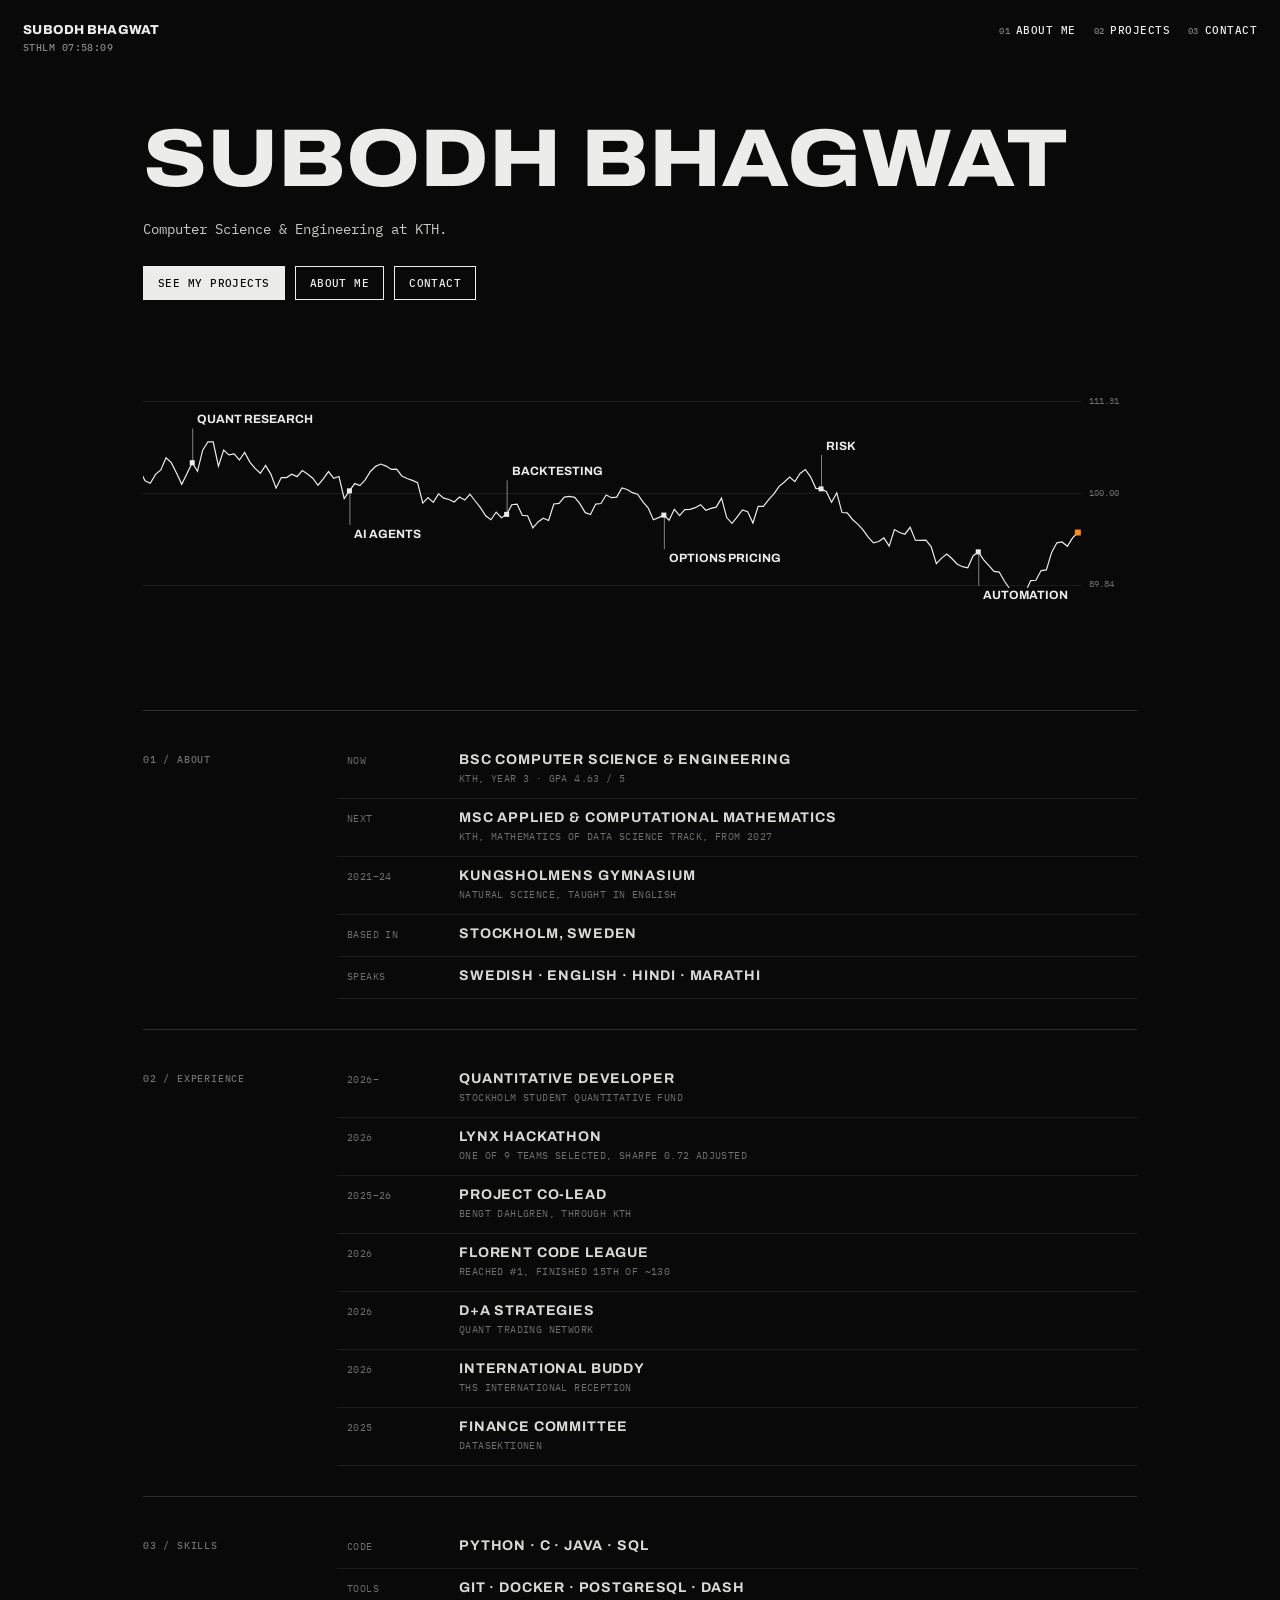
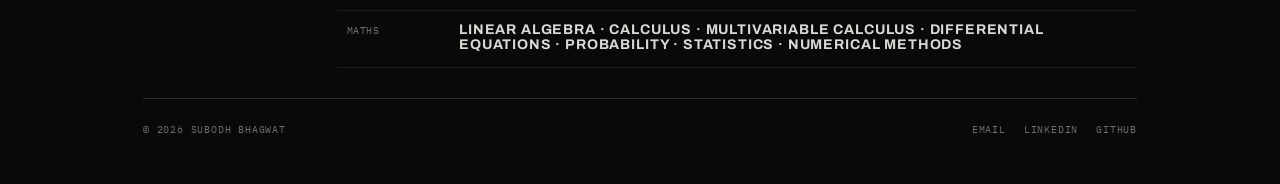
==== commit 054265a8: "Experience: add SSQF, Lynx hackathon, THS buddy; D+A ended 2026" ====
--- a/index.html
+++ b/index.html
@@ -49,9 +49,12 @@
   <section class="block" id="experience">
     <h2 class="tiny">02 / Experience</h2>
     <ul class="rows">
+      <li><div><i>2026–</i><b>Quantitative developer</b><span>Stockholm Student Quantitative Fund</span></div></li>
+      <li><div><i>2026</i><b>Lynx hackathon</b><span>One of 9 teams selected, Sharpe 0.72 adjusted</span></div></li>
       <li><div><i>2025–26</i><b>Project co-lead</b><span>Bengt Dahlgren, through KTH</span></div></li>
       <li><div><i>2026</i><b>Florent Code League</b><span>Reached #1, finished 15th of ~130</span></div></li>
-      <li><div><i>2026–</i><b>D+A Strategies</b><span>Quant trading network</span></div></li>
+      <li><div><i>2026</i><b>D+A Strategies</b><span>Quant trading network</span></div></li>
+      <li><div><i>2026</i><b>International buddy</b><span>THS International Reception</span></div></li>
       <li><div><i>2025</i><b>Finance committee</b><span>Datasektionen</span></div></li>
     </ul>
   </section>
